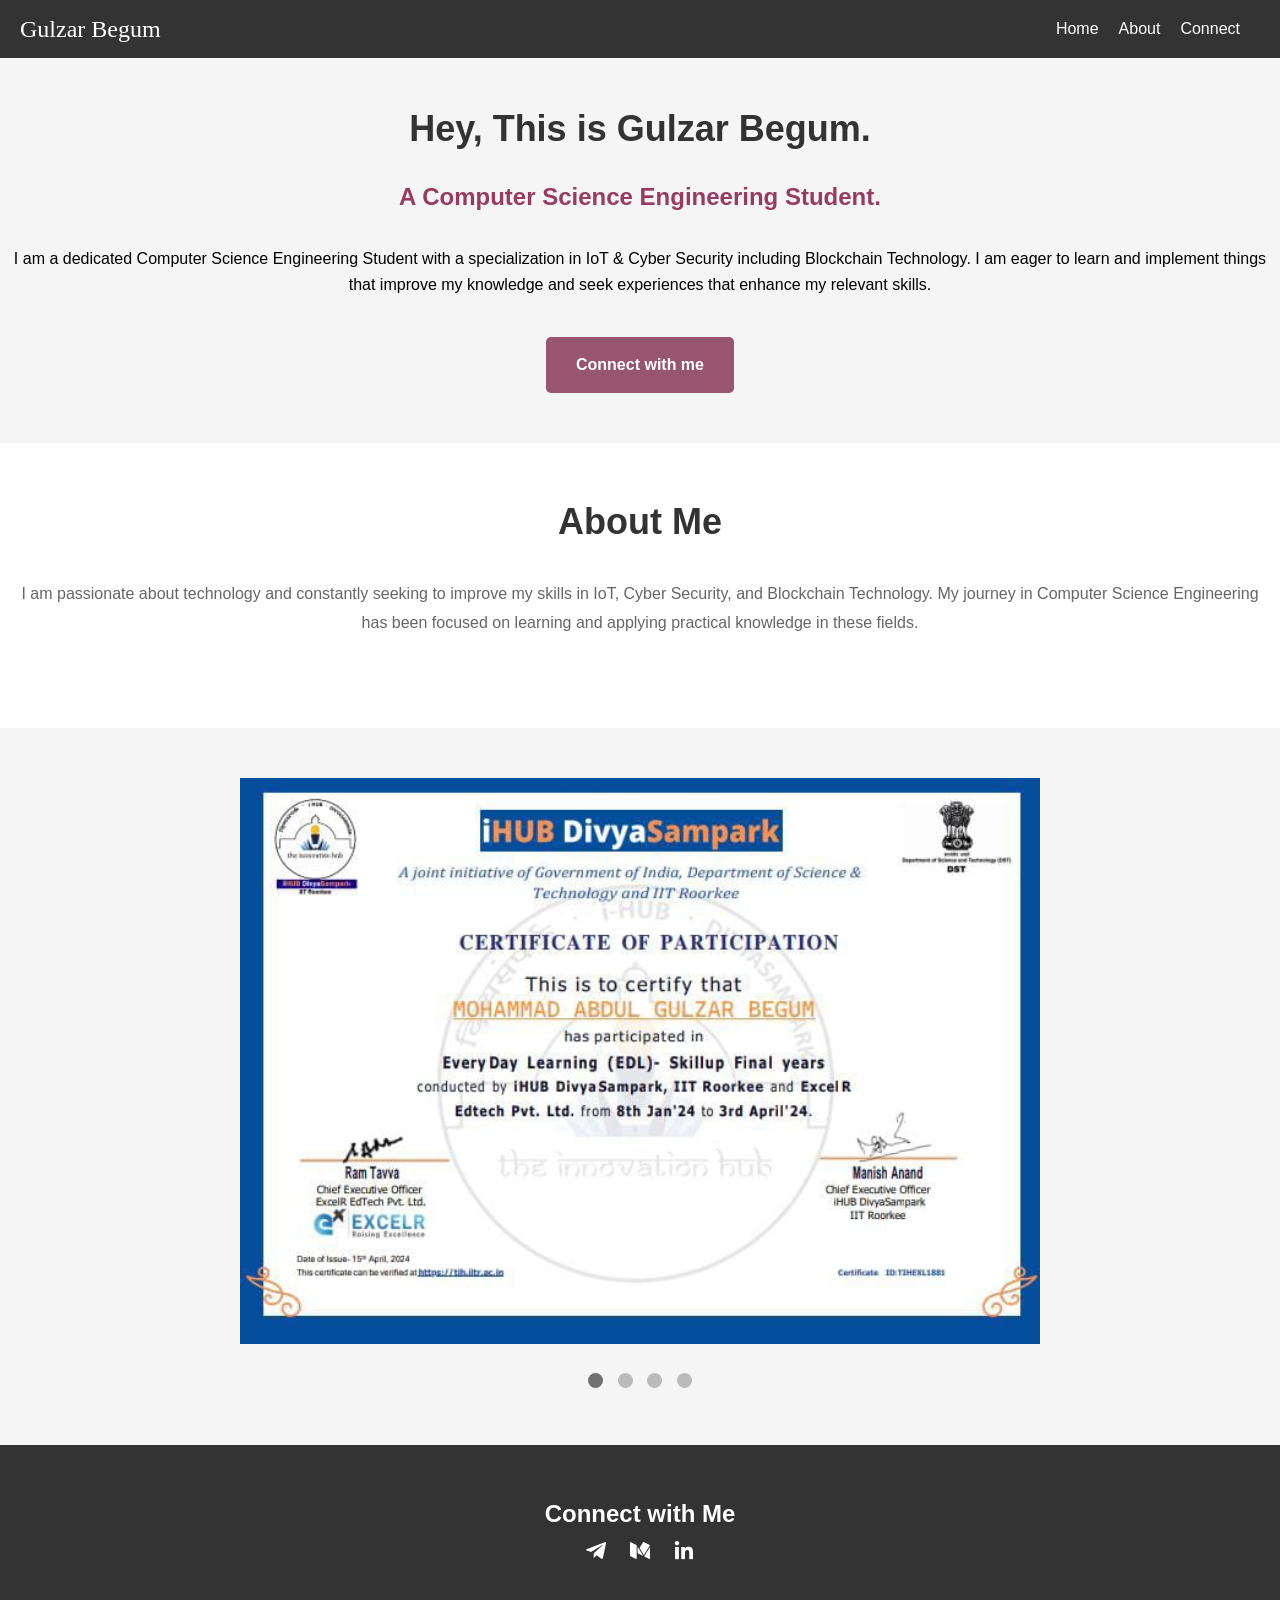
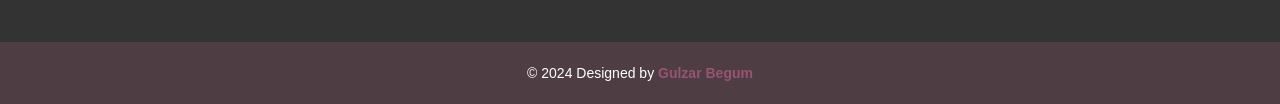
==== index.html @ 09e43e66 "no change" ====
<!DOCTYPE html>
<html lang="en">
<head>
    <meta charset="UTF-8">
    <meta name="viewport" content="width=device-width, initial-scale=1.0">
    <title>Gulzar Begum - Portfolio</title>
    <link rel="icon" href="now.png" type="image/x-icon">
    <link href='https://unpkg.com/boxicons@2.1.4/css/boxicons.min.css' rel='stylesheet'>
    <style>
        /* Reset and basic styles */
        * {
            margin: 0;
            padding: 0;
            box-sizing: border-box;
        }

        body {
            font-family: Arial, sans-serif;
            line-height: 1.6;
            background: #f5f5f5;
        }

        /* Navbar styles */
        .navbar {
            background-color: #333;
            color: #fff;
            position: fixed;
            width: 100%;
            z-index: 1000;
            top: 0;
            left: 0;
            display: flex;
            justify-content: space-between;
            align-items: center;
            padding: 10px 20px;
        }

        .navbar .title {
            font-family: 'Brush Script MT', cursive;
            font-size: 24px;
            text-decoration: none;
            color: #fff;
        }

        .navbar .menu-icon {
            display: none;
            font-size: 28px;
            color: #fff;
            cursor: pointer;
        }

        .navbar nav {
            display: flex;
        }

        .navbar ul {
            list-style: none;
            display: flex;
        }

        .navbar ul li {
            margin-right: 20px;
        }

        .navbar ul li a {
            color: #fff;
            text-decoration: none;
            font-weight: 500;
            transition: color 0.3s ease;
        }

        .navbar ul li a:hover {
            color: #973C61;
        }

        /* Main section styles */
        .main {
            padding-top: 100px;
        }

        .main h1 {
            font-size: 36px;
            font-weight: 700;
            color: #333;
            text-align: center;
            margin-bottom: 20px;
        }

        .main h3 {
            font-size: 24px;
            font-weight: 600;
            color: #973C61;
            text-align: center;
            margin-bottom: 30px;
        }

        .main p {
            font-size: 16px;
            text-align: center;
            margin-bottom: 40px;
        }

        .btn-box {
            display: flex;
            justify-content: center;
            margin-bottom: 50px;
        }

        .btn-box a {
            display: inline-block;
            padding: 15px 30px;
            background-color: #97556f;
            color: #fff;
            text-decoration: none;
            font-weight: 600;
            border-radius: 5px;
            transition: background-color 0.3s ease;
        }

        .btn-box a:hover {
            background-color: #3d071d;
        }

        /* About section styles */
        .about {
            background-color: #fff;
            padding: 50px 20px;
            text-align: center;
            margin-bottom: 50px;
        }

        .about h2 {
            font-size: 36px;
            font-weight: 700;
            color: #333;
            margin-bottom: 30px;
        }

        .about p {
            font-size: 16px;
            color: #666;
            line-height: 1.8;
            text-align: center;
            margin-bottom: 40px;
        }

        /* Certifications slideshow */
        .slideshow-container {
            max-width: 800px;
            margin: auto;
            overflow: hidden;
            position: relative;
            margin-bottom: 50px;
        }

        .mySlides {
            display: none;
        }

        .mySlides img {
            width: 100%;
            vertical-align: middle;
        }

        .dot {
            height: 15px;
            width: 15px;
            margin: 0 5px;
            background-color: #bbb;
            border-radius: 50%;
            display: inline-block;
            transition: background-color 0.6s ease;
        }

        .active {
            background-color: #717171;
        }

        /* Contact section */
        .contact {
            background-color: #333;
            color: #fff;
            padding: 50px 20px;
            text-align: center;
        }

        .contact .icons {
            display: flex;
            justify-content: center;
            margin-bottom: 20px;
        }

        .contact .icons a {
            display: inline-block;
            margin: 0 10px;
            font-size: 24px;
            color: #fff;
            text-decoration: none;
            transition: color 0.3s ease;
        }

        .contact .icons a:hover {
            color: #973C61;
        }

        /* Footer */
        footer {
            background-color: #4f3d44;
            color: #fff;
            text-align: center;
            padding: 20px 0;
        }

        footer p {
            font-size: 14px;
        }

        footer .designer {
            font-weight: bold;
            color: #97556f;
        }

        @media only screen and (max-width: 768px) {
            .navbar nav {
                display: none;
                position: absolute;
                top: 60px;
                right: 20px;
                background-color: #333;
                border-radius: 5px;
                box-shadow: 0 2px 8px rgba(0, 0, 0, 0.1);
                width: 200px;
                flex-direction: column;
            }

            .navbar .menu-icon {
                display: block;
            }

            .navbar.open nav {
                display: flex;
            }

            .navbar ul {
                flex-direction: column;
                width: 100%;
                padding: 10px 0;
            }

            .navbar ul li {
                margin: 10px 0;
                text-align: center;
            }
        }
    </style>
</head>
<body>
    <header class="navbar">
        <a href="#" class="title">Gulzar Begum</a>
        <div class="menu-icon" onclick="toggleMenu(event)">
            <i class='bx bx-menu'></i>
        </div>
        <nav>
            <ul>
                <li><a href="#home" onclick="closeMenu()">Home</a></li>
                <li><a href="#about" onclick="closeMenu()">About</a></li>
                <li><a href="#connect" onclick="closeMenu()">Connect</a></li>
            </ul>
        </nav>
    </header>

    <div class="main" id="home">
        <div class="container">
            <h1>Hey, This is Gulzar Begum.</h1>
            <h3>A Computer Science Engineering Student.</h3>
            <p>I am a dedicated Computer Science Engineering Student with a specialization in IoT & Cyber Security including Blockchain Technology. I am eager to learn and implement things that improve my knowledge and seek experiences that enhance my relevant skills.</p>
            <div class="btn-box">
                <a href="https://gulzar.vercel.app/">Connect with me</a>
            </div>
        </div>
    </div>

    <div class="about" id="about">
        <div class="container">
            <h2>About Me</h2>
            <p>I am passionate about technology and constantly seeking to improve my skills in IoT, Cyber Security, and Blockchain Technology. My journey in Computer Science Engineering has been focused on learning and applying practical knowledge in these fields.</p>
        </div>
    </div>

    <div class="slideshow-container">
        <div class="mySlides">
            <img src="cerf1.jpg" alt="Certification 1">
        </div>
        <div class="mySlides">
            <img src="cerf2.jpg" alt="Certification 2">
        </div>
        <div class="mySlides">
            <img src="cerf5.jpg" alt="Certification 3">
        </div>
        <div class="mySlides">
            <img src="cerf4.jpg" alt="Certification 4">
        </div>
        <br>
        <div style="text-align:center">
            <span class="dot"></span>
            <span class="dot"></span>
            <span class="dot"></span>
            <span class="dot"></span>
        </div>
    </div>

    <div class="contact" id="connect">
        <div class="container">
            <h2>Connect with Me</h2>
            <div class="icons">
                <a href="https://t.me/Gul1234567zar"><i class='bx bxl-telegram'></i></a>
                <a href="https://medium.com/@gul19790205"><i class='bx bxl-medium-old'></i></a>
                <a href="https://www.linkedin.com/in/gulzar-begum-36b638255/"><i class='bx bxl-linkedin'></i></a>
            </div>
        </div>
    </div>

    <footer>
        <p>&copy; 2024

 Designed by <span class="designer">Gulzar Begum</span></p>
    </footer>

    <script>
        let slideIndex = 0;
        showSlides();

        function showSlides() {
            let slides = document.getElementsByClassName("mySlides");
            let dots = document.getElementsByClassName("dot");
            for (let i = 0; i < slides.length; i++) {
                slides[i].style.display = "none";
            }
            slideIndex++;
            if (slideIndex > slides.length) { slideIndex = 1 }
            for (let i = 0; i < dots.length; i++) {
                dots[i].className = dots[i].className.replace(" active", "");
            }
            slides[slideIndex - 1].style.display = "block";
            dots[slideIndex - 1].className += " active";
            setTimeout(showSlides, 2000);
        }

        function toggleMenu(event) {
            const navbar = document.querySelector('.navbar');
            navbar.classList.toggle('open');
            event.stopPropagation();
        }

        function closeMenu() {
            const navbar = document.querySelector('.navbar');
            if (navbar.classList.contains('open')) {
                navbar.classList.remove('open');
            }
        }

        document.addEventListener('click', function(event) {
            const isClickInside = document.querySelector('.navbar').contains(event.target);
            if (!isClickInside) {
                closeMenu();
            }
        });
    </script>
</body>
</html>
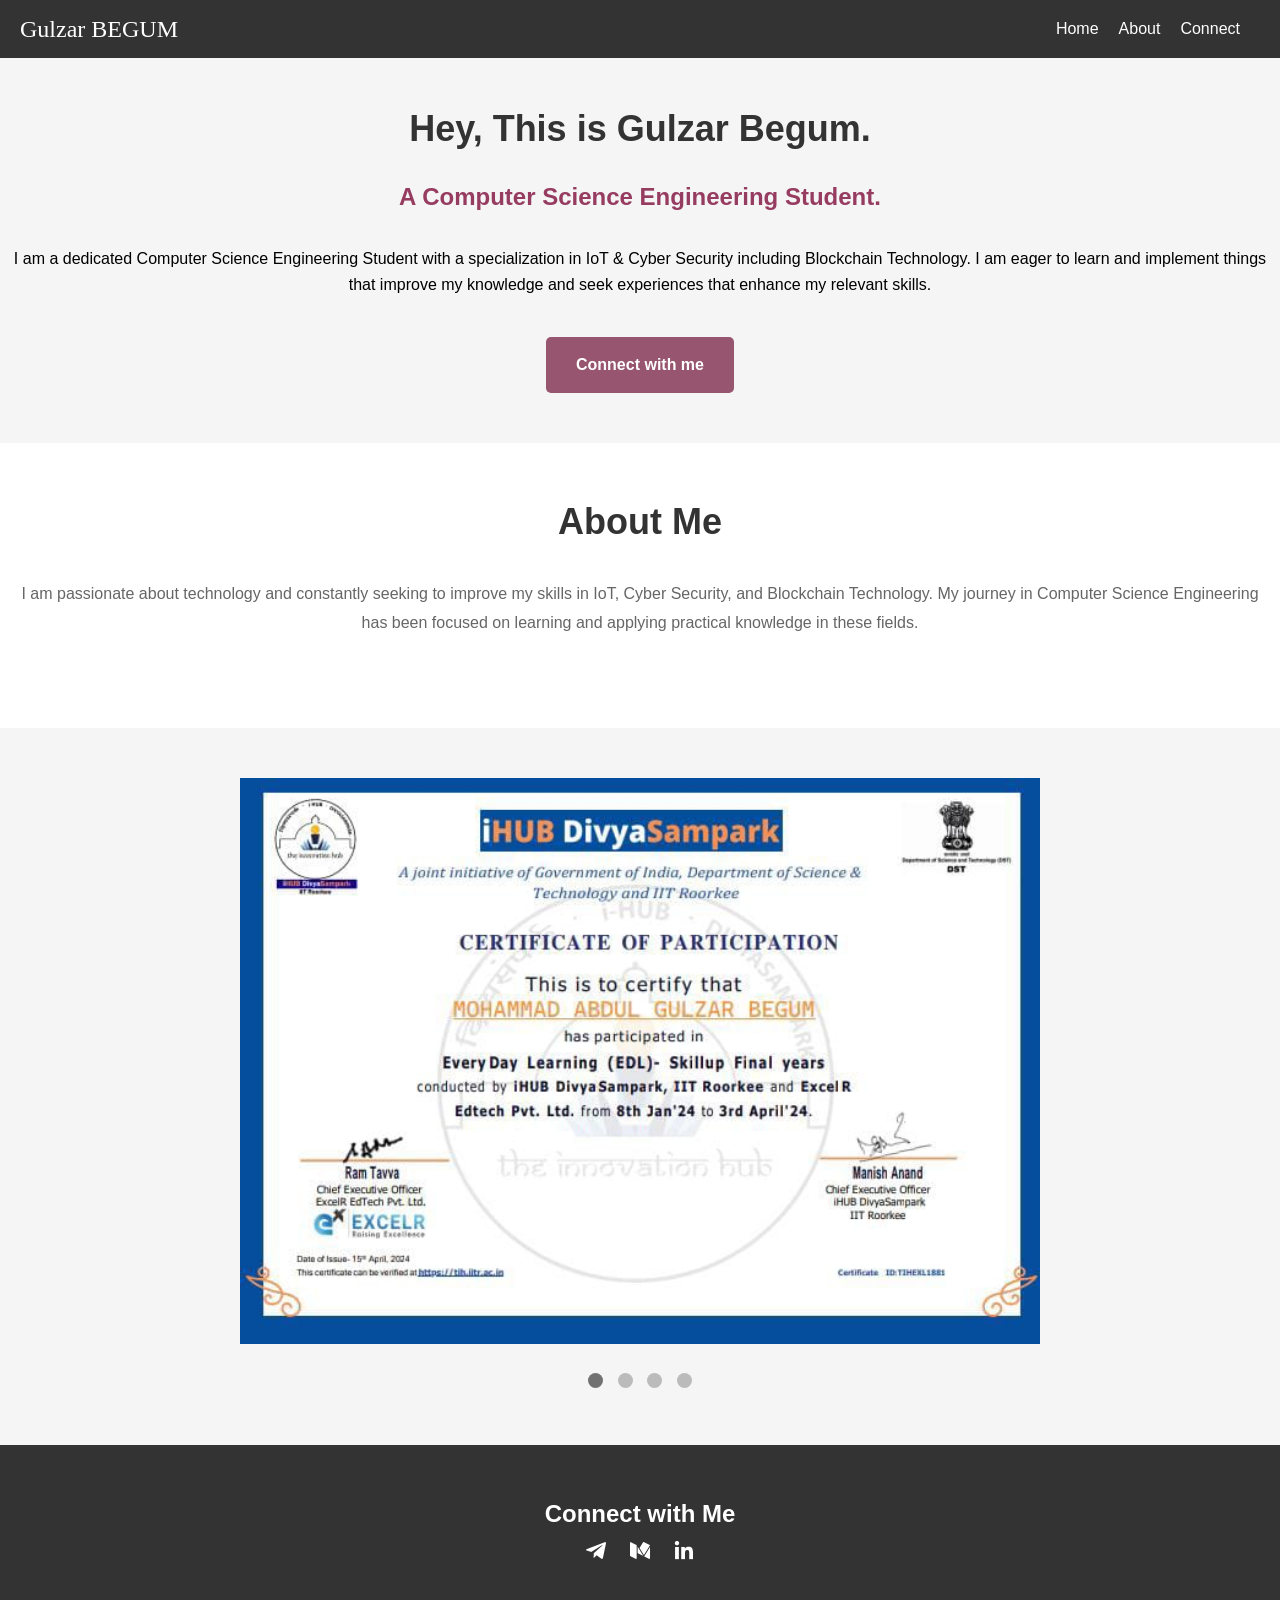
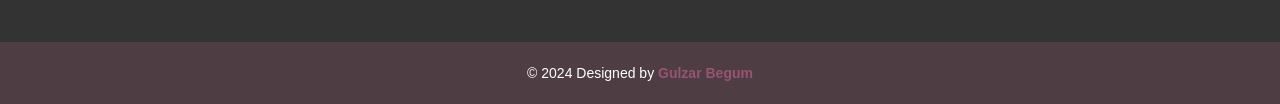
==== commit 5423f9b6: "logo" ====
--- a/index.html
+++ b/index.html
@@ -256,7 +256,7 @@
 </head>
 <body>
     <header class="navbar">
-        <a href="#" class="title">Gulzar Begum</a>
+        <a href="#" class="title">Gulzar BEGUM</a>
         <div class="menu-icon" onclick="toggleMenu(event)">
             <i class='bx bx-menu'></i>
         </div>
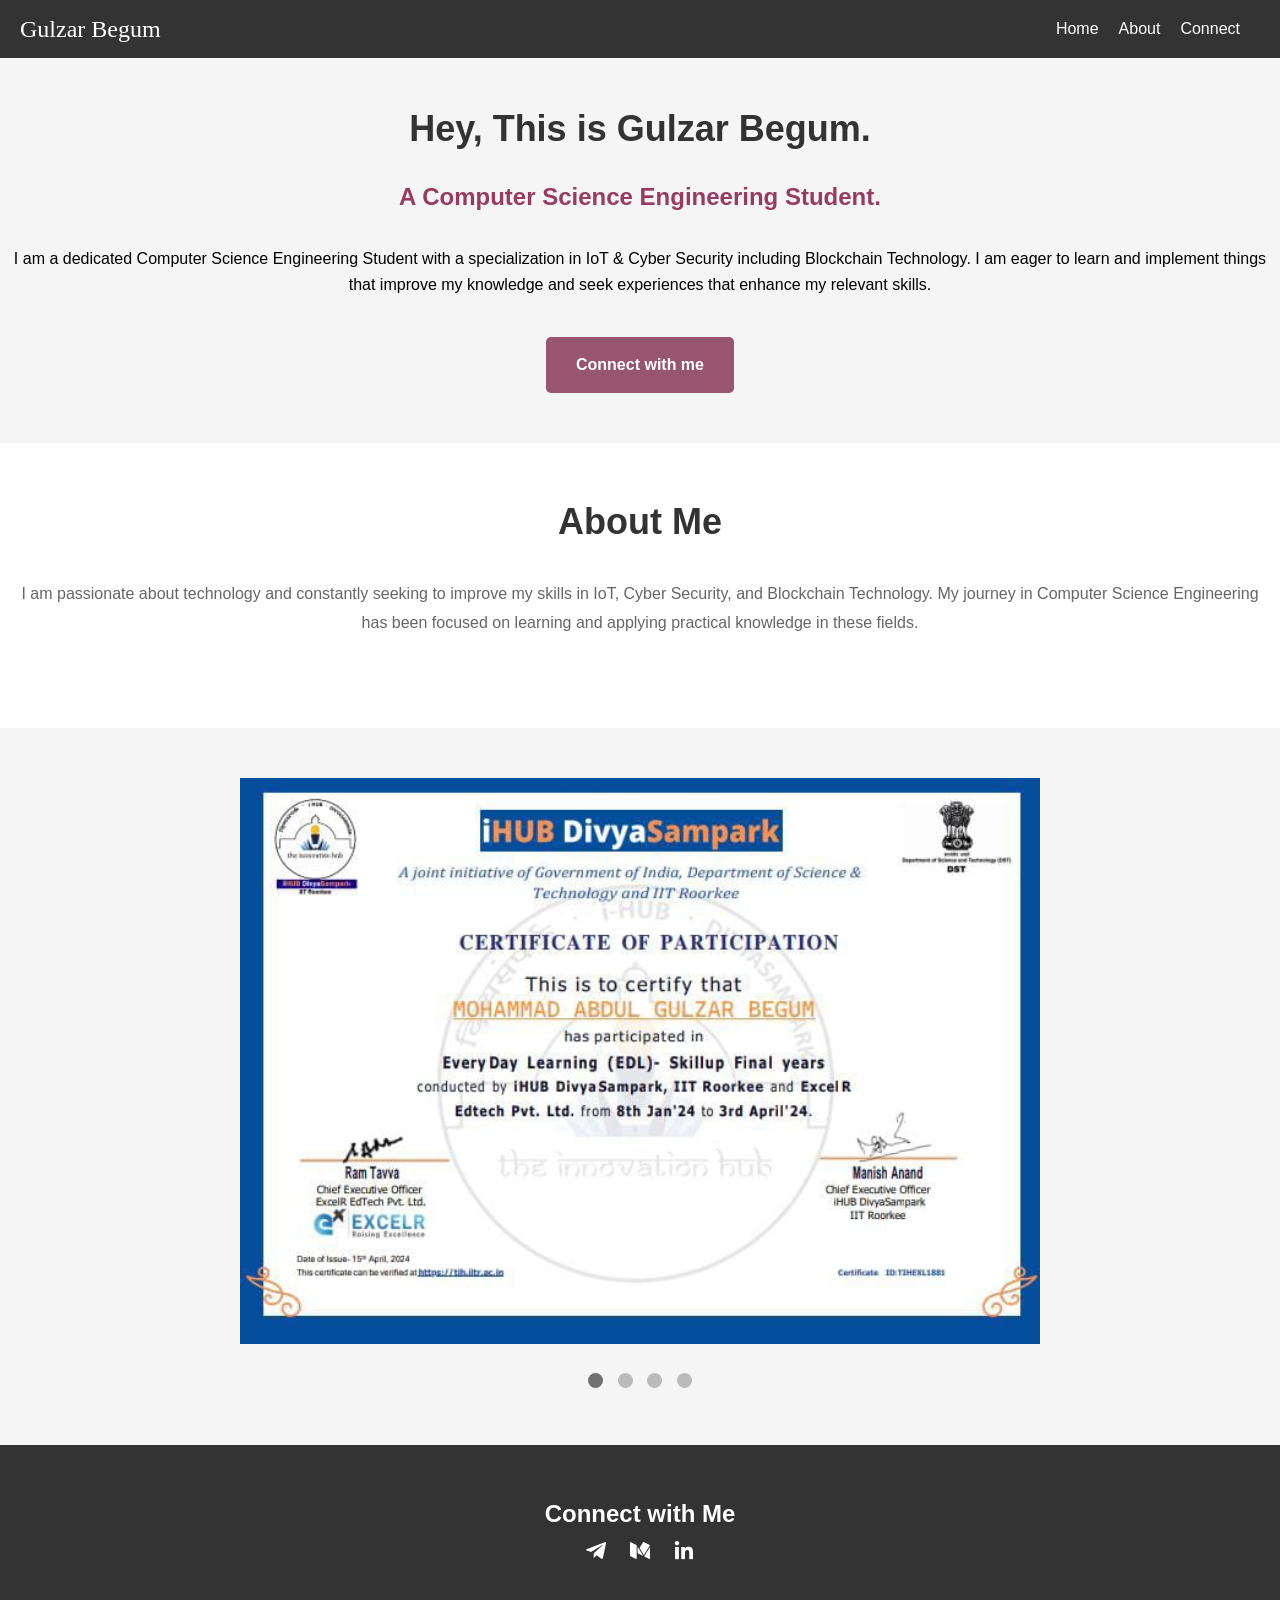
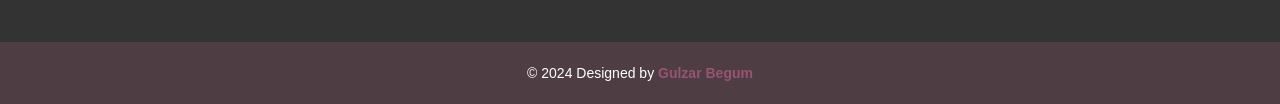
==== commit 626bb266: "logo1" ====
--- a/index.html
+++ b/index.html
@@ -256,7 +256,7 @@
 </head>
 <body>
     <header class="navbar">
-        <a href="#" class="title">Gulzar BEGUM</a>
+        <a href="#" class="title">Gulzar Begum</a>
         <div class="menu-icon" onclick="toggleMenu(event)">
             <i class='bx bx-menu'></i>
         </div>
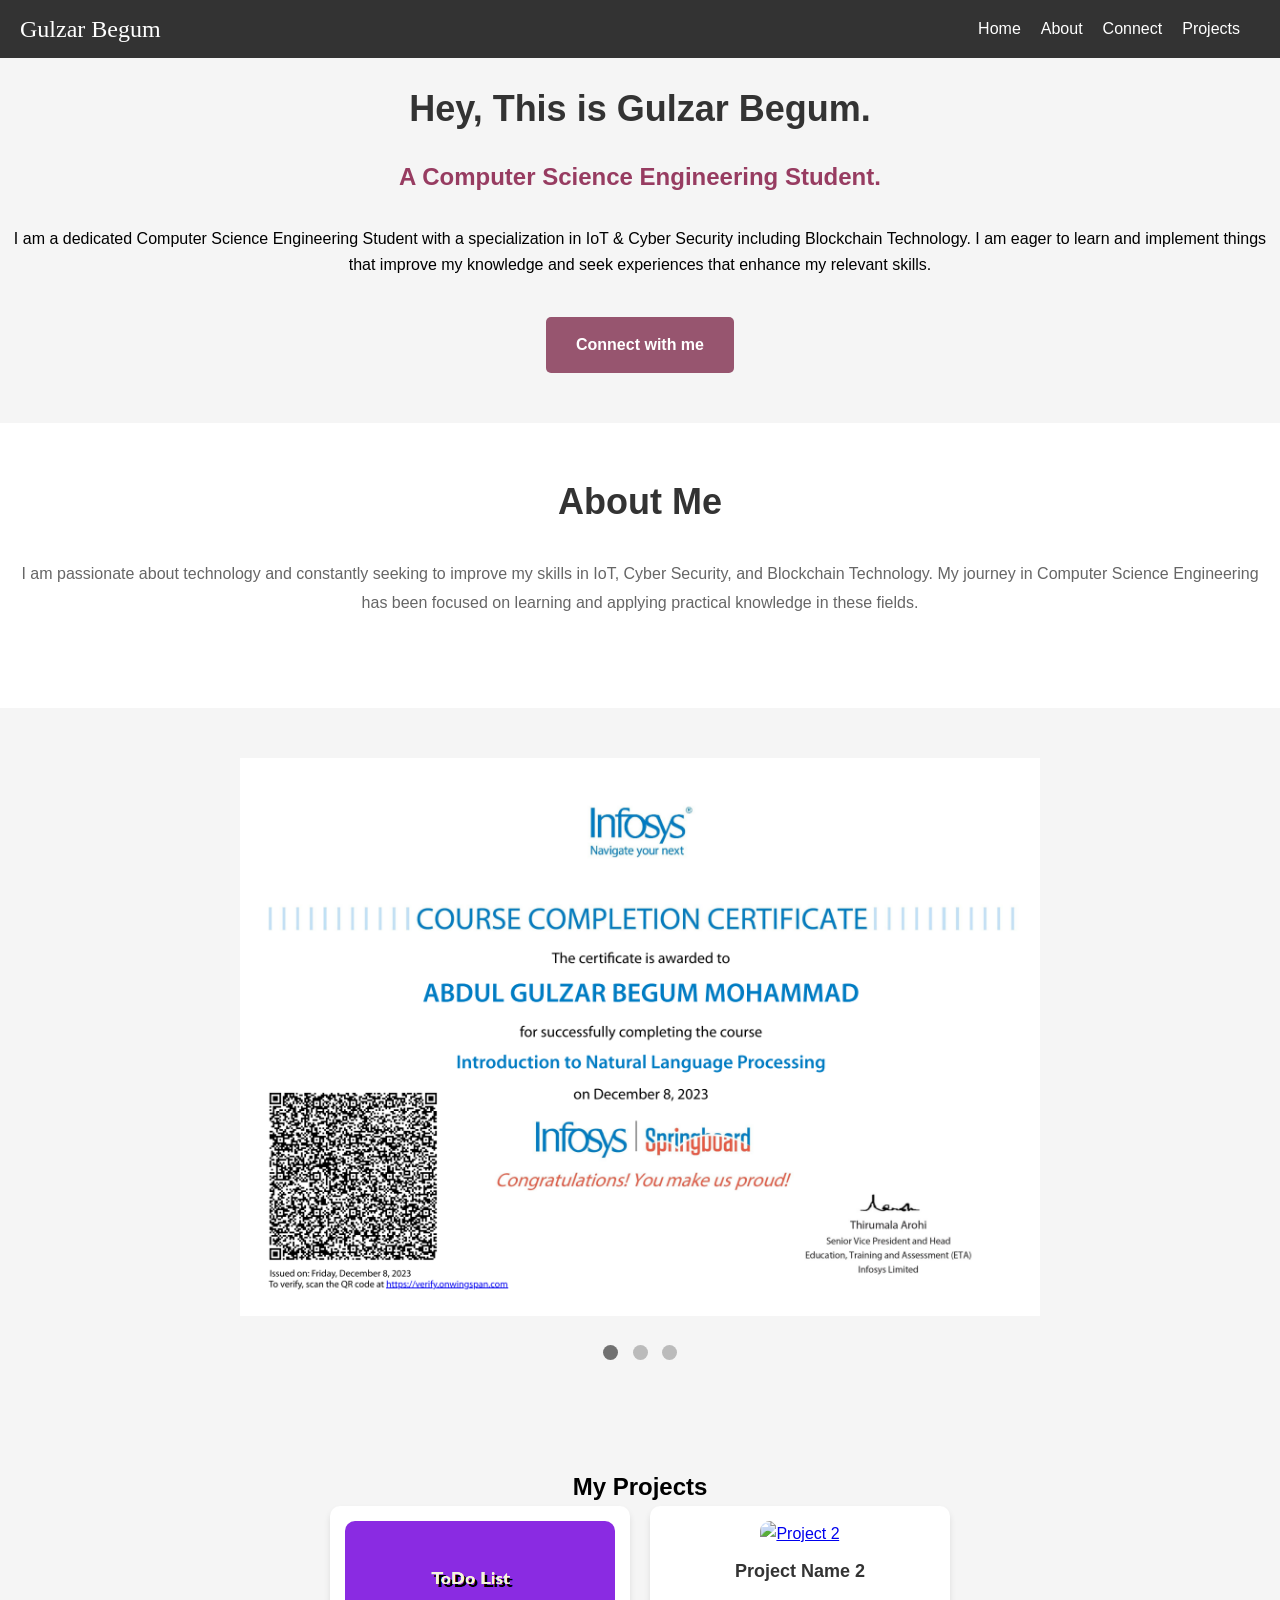
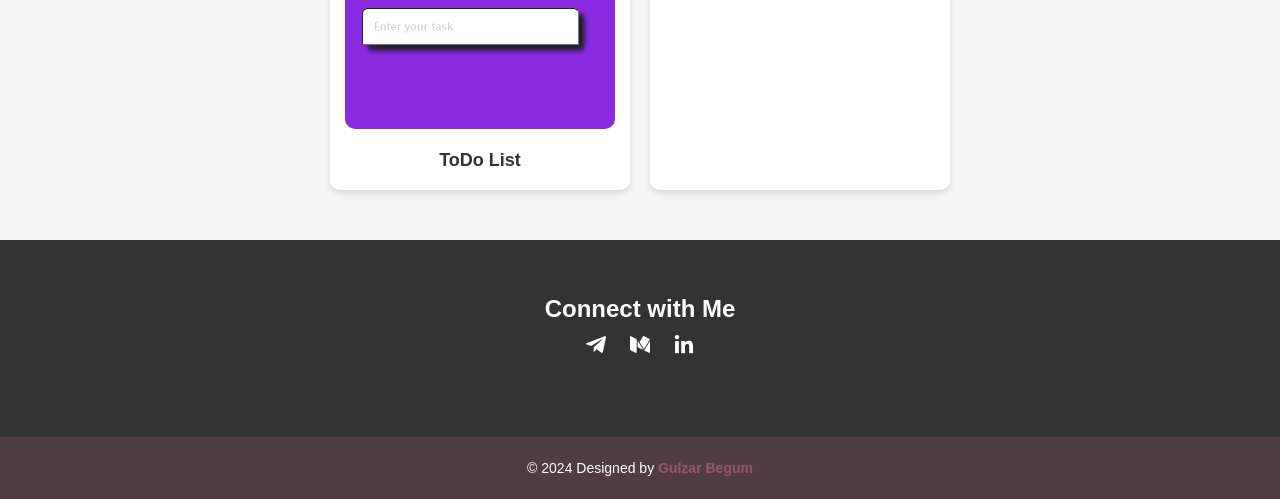
==== commit 263bda7a: "changes done" ====
--- a/index.html
+++ b/index.html
@@ -4,7 +4,7 @@
     <meta charset="UTF-8">
     <meta name="viewport" content="width=device-width, initial-scale=1.0">
     <title>Gulzar Begum - Portfolio</title>
-    <link rel="icon" href="now.png" type="image/x-icon">
+    <link rel="icon" href="path/to/favicon.ico" type="image/x-icon">
     <link href='https://unpkg.com/boxicons@2.1.4/css/boxicons.min.css' rel='stylesheet'>
     <style>
         /* Reset and basic styles */
@@ -29,9 +29,12 @@
             z-index: 1000;
             top: 0;
             left: 0;
+        }
+
+        .navbar .container {
             display: flex;
+            align-items: center;
             justify-content: space-between;
-            align-items: center;
             padding: 10px 20px;
         }
 
@@ -42,17 +45,6 @@
             color: #fff;
         }
 
-        .navbar .menu-icon {
-            display: none;
-            font-size: 28px;
-            color: #fff;
-            cursor: pointer;
-        }
-
-        .navbar nav {
-            display: flex;
-        }
-
         .navbar ul {
             list-style: none;
             display: flex;
@@ -75,7 +67,7 @@
 
         /* Main section styles */
         .main {
-            padding-top: 100px;
+            padding-top: 80px;
         }
 
         .main h1 {
@@ -96,7 +88,8 @@
 
         .main p {
             font-size: 16px;
-            text-align: center;
+            text-align: center; /* Justify text */
+            text-justify: center; /* Handle justification better */
             margin-bottom: 40px;
         }
 
@@ -140,7 +133,8 @@
             font-size: 16px;
             color: #666;
             line-height: 1.8;
-            text-align: center;
+            text-align: center; /* Justify text */
+            text-justify: center; /* Handle justification better */
             margin-bottom: 40px;
         }
 
@@ -221,52 +215,110 @@
         }
 
         @media only screen and (max-width: 768px) {
-            .navbar nav {
-                display: none;
-                position: absolute;
-                top: 60px;
-                right: 20px;
-                background-color: #333;
-                border-radius: 5px;
-                box-shadow: 0 2px 8px rgba(0, 0, 0, 0.1);
-                width: 200px;
+            .navbar .container {
                 flex-direction: column;
-            }
-
-            .navbar .menu-icon {
-                display: block;
-            }
-
-            .navbar.open nav {
-                display: flex;
+                align-items: flex-start;
             }
 
             .navbar ul {
                 flex-direction: column;
-                width: 100%;
-                padding: 10px 0;
+                padding: 0;
             }
 
             .navbar ul li {
                 margin: 10px 0;
-                text-align: center;
-            }
-        }
+            }
+
+            .main h1 {
+                font-size: 28px;
+            }
+
+            .main h3 {
+                font-size: 20px;
+            }
+
+            .about h2 {
+                font-size: 28px;
+            }
+
+            .about p {
+                font-size: 14px;
+            }
+
+            .slideshow-container {
+                max-width: 100%;
+                margin-bottom: 30px;
+            }
+
+            .contact .icons {
+                flex-wrap: wrap;
+            }
+
+            .contact .icons a {
+                margin: 10px 5px;
+            }
+
+            .main .container,
+            .about .container {
+                padding: 0 10px; /* Adjust padding for smaller screens */
+            }
+        }
+
+        .projects-section {
+            text-align: center;
+            padding: 50px;
+            background: #f5f5f5;
+        }
+    
+        .projects-container {
+            display: flex;
+            flex-wrap: wrap;
+            justify-content: center;
+            gap: 20px;
+        }
+    
+        .project-card {
+            width: 300px;
+            background: #fff;
+            padding: 15px;
+            border-radius: 10px;
+            box-shadow: 0 4px 6px rgba(0, 0, 0, 0.1);
+            text-align: center;
+        }
+    
+        .project-card img {
+            width: 100%;
+            height: auto;
+            border-radius: 10px;
+            cursor: pointer;
+            transition: transform 0.3s ease;
+        }
+    
+        .project-card img:hover {
+            transform: scale(1.05);
+        }
+    
+        .project-card h3 {
+            margin-top: 10px;
+            font-size: 18px;
+            color: #333;
+        }
+        
     </style>
 </head>
 <body>
     <header class="navbar">
-        <a href="#" class="title">Gulzar Begum</a>
-        <div class="menu-icon" onclick="toggleMenu(event)">
-            <i class='bx bx-menu'></i>
-        </div>
-        <nav>
-            <ul>
-                <li><a href="#home" onclick="closeMenu()">Home</a></li>
-                <li><a href="#about" onclick="closeMenu()">About</a></li>
-                <li><a href="#connect" onclick="closeMenu()">Connect</a></li>
-            </ul>
-        </nav>
+        <div class="container">
+            <a href="#" class="title">Gulzar Begum</a>
+            <nav>
+                <ul>
+                    <li><a href="#home">Home</a></li>
+                    <li><a href="#about">About</a></li>
+                    <li><a href="#connect">Connect</a></li>
+                    <li><a href="#projects">Projects</a></li>
+                </ul>
+            </nav>
+        </div>
     </header>
 
     <div class="main" id="home">
@@ -275,7 +327,7 @@
             <h3>A Computer Science Engineering Student.</h3>
             <p>I am a dedicated Computer Science Engineering Student with a specialization in IoT & Cyber Security including Blockchain Technology. I am eager to learn and implement things that improve my knowledge and seek experiences that enhance my relevant skills.</p>
             <div class="btn-box">
-                <a href="https://gulzar.vercel.app/">Connect with me</a>
+                <a href="#">Connect with me</a>
             </div>
         </div>
     </div>
@@ -289,25 +341,45 @@
 
     <div class="slideshow-container">
         <div class="mySlides">
-            <img src="cerf1.jpg" alt="Certification 1">
+            <img src="NLcerf.png" alt="Certification 1">
         </div>
         <div class="mySlides">
-            <img src="cerf2.jpg" alt="Certification 2">
+            <img src="Mongodbcerf.png" alt="Certification 2">
         </div>
         <div class="mySlides">
-            <img src="cerf5.jpg" alt="Certification 3">
-        </div>
-        <div class="mySlides">
-            <img src="cerf4.jpg" alt="Certification 4">
+            <img src="DScerf.png" alt="Certification 3">
         </div>
         <br>
         <div style="text-align:center">
             <span class="dot"></span>
             <span class="dot"></span>
             <span class="dot"></span>
-            <span class="dot"></span>
         </div>
     </div>
+
+    <div class="projects-section" id="projects">
+        <h2>My Projects</h2>
+        <div class="projects-container">
+            <!-- Project 1 -->
+            <div class="project-card">
+                <a href="https://vercel.com/gulzars-projects-ab8da09d/todolist" target="_blank">
+                    <img src="todolist.png" alt="ToDo List">
+                </a>
+                <h3>ToDo List</h3>
+            </div>
+    
+            <!-- Project 2 -->
+            <div class="project-card">
+                <a href="https://your-second-project.com" target="_blank">
+                    <img src="your-second-project-image.jpg" alt="Project 2">
+                </a>
+                <h3>Project Name 2</h3>
+            </div>
+    
+            <!-- Add More Projects Here -->
+        </div>
+    </div>
+
 
     <div class="contact" id="connect">
         <div class="container">
@@ -319,11 +391,9 @@
             </div>
         </div>
     </div>
-
+   
     <footer>
-        <p>&copy; 2024
-
- Designed by <span class="designer">Gulzar Begum</span></p>
+        <p>&copy; 2024 Designed by <span class="designer">Gulzar Begum</span></p>
     </footer>
 
     <script>
@@ -345,26 +415,6 @@
             dots[slideIndex - 1].className += " active";
             setTimeout(showSlides, 2000);
         }
-
-        function toggleMenu(event) {
-            const navbar = document.querySelector('.navbar');
-            navbar.classList.toggle('open');
-            event.stopPropagation();
-        }
-
-        function closeMenu() {
-            const navbar = document.querySelector('.navbar');
-            if (navbar.classList.contains('open')) {
-                navbar.classList.remove('open');
-            }
-        }
-
-        document.addEventListener('click', function(event) {
-            const isClickInside = document.querySelector('.navbar').contains(event.target);
-            if (!isClickInside) {
-                closeMenu();
-            }
-        });
     </script>
 </body>
 </html>
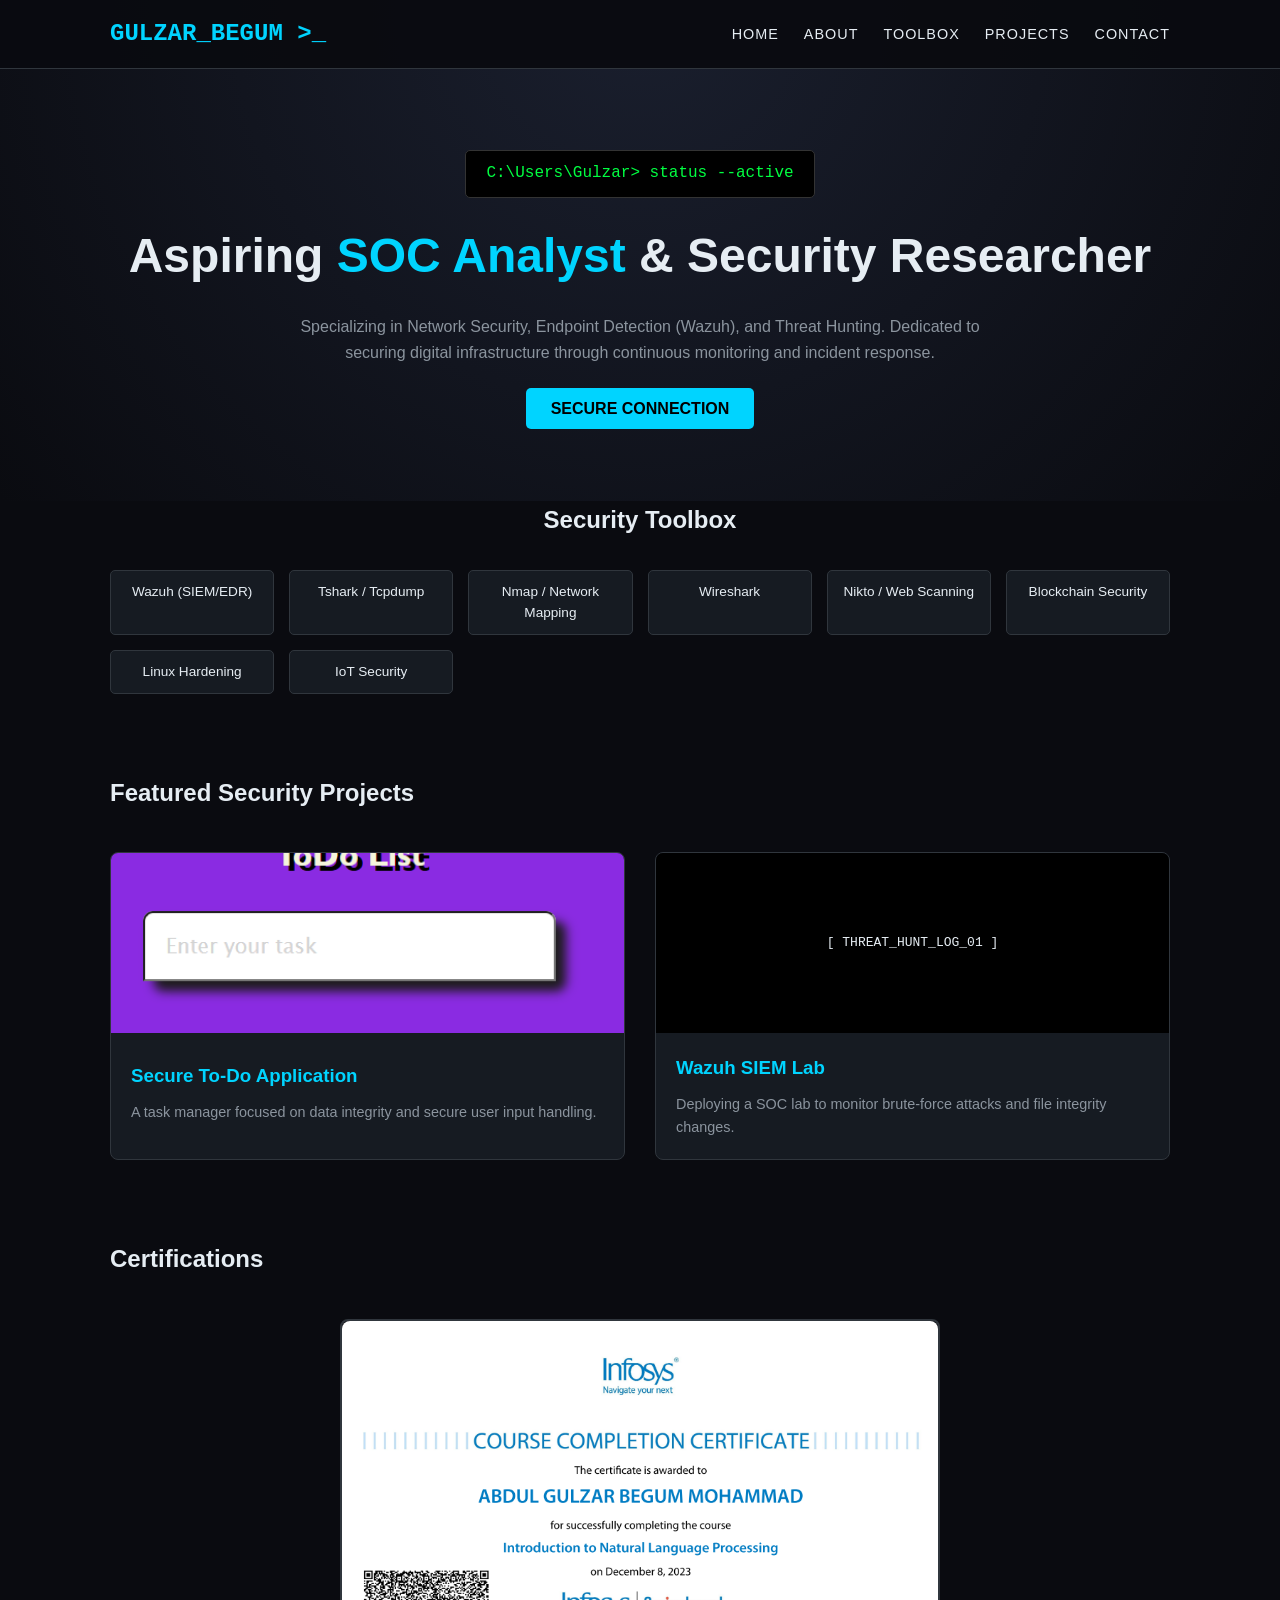
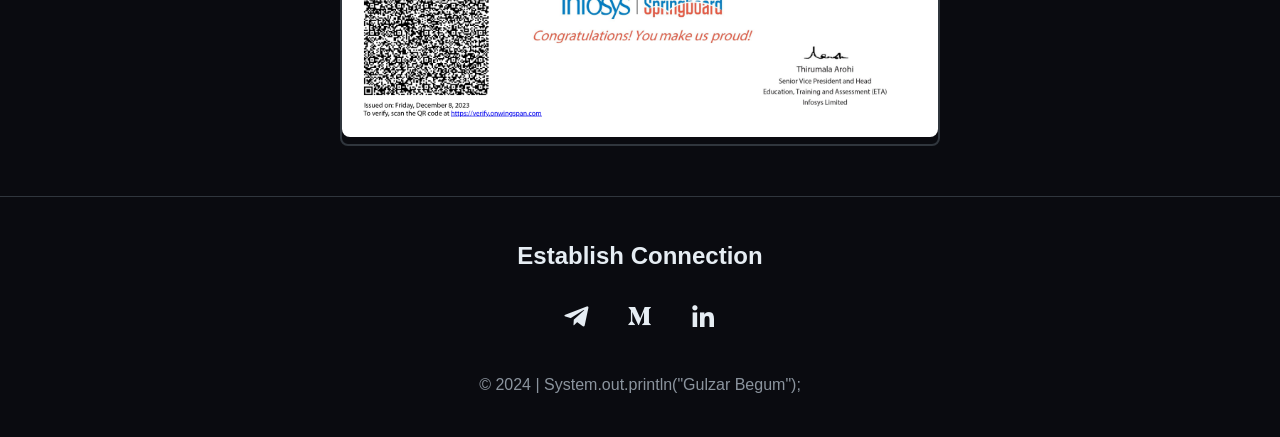
==== commit 03805872: "Code changed" ====
--- a/index.html
+++ b/index.html
@@ -3,417 +3,224 @@
 <head>
     <meta charset="UTF-8">
     <meta name="viewport" content="width=device-width, initial-scale=1.0">
-    <title>Gulzar Begum - Portfolio</title>
-    <link rel="icon" href="path/to/favicon.ico" type="image/x-icon">
+    <title>Gulzar Begum | Cybersecurity Portfolio</title>
     <link href='https://unpkg.com/boxicons@2.1.4/css/boxicons.min.css' rel='stylesheet'>
     <style>
-        /* Reset and basic styles */
-        * {
-            margin: 0;
-            padding: 0;
-            box-sizing: border-box;
-        }
+        :root {
+            --primary-color: #00d4ff; /* Cyber Blue */
+            --bg-dark: #0a0b10;
+            --card-bg: #161b22;
+            --text-main: #e6edf3;
+            --accent: #00ff41; /* Matrix Green */
+        }
+
+        * { margin: 0; padding: 0; box-sizing: border-box; }
 
         body {
-            font-family: Arial, sans-serif;
+            font-family: 'Segoe UI', Tahoma, Geneva, Verdana, sans-serif;
+            background-color: var(--bg-dark);
+            color: var(--text-main);
             line-height: 1.6;
-            background: #f5f5f5;
-        }
-
-        /* Navbar styles */
+        }
+
+        /* Professional Navbar */
         .navbar {
-            background-color: #333;
-            color: #fff;
+            background: rgba(10, 11, 16, 0.95);
+            border-bottom: 1px solid #30363d;
             position: fixed;
             width: 100%;
             z-index: 1000;
-            top: 0;
-            left: 0;
-        }
-
-        .navbar .container {
-            display: flex;
-            align-items: center;
-            justify-content: space-between;
+            padding: 15px 0;
+        }
+
+        .container { max-width: 1100px; margin: auto; padding: 0 20px; }
+        
+        .nav-content { display: flex; justify-content: space-between; align-items: center; }
+        
+        .title { 
+            font-family: 'Courier New', Courier, monospace;
+            font-weight: bold; 
+            font-size: 1.5rem; 
+            color: var(--primary-color);
+            text-decoration: none;
+        }
+
+        .navbar ul { display: flex; list-style: none; }
+        .navbar ul li { margin-left: 25px; }
+        .navbar ul li a { 
+            color: var(--text-main); 
+            text-decoration: none; 
+            font-size: 0.9rem; 
+            text-transform: uppercase;
+            letter-spacing: 1px;
+        }
+        .navbar ul li a:hover { color: var(--primary-color); }
+
+        /* Hero Section - Terminal Style */
+        .hero {
+            padding: 150px 0 80px;
+            background: radial-gradient(circle at top, #1a1f2e 0%, #0a0b10 100%);
+            text-align: center;
+        }
+
+        .hero h1 { font-size: 3rem; margin-bottom: 10px; }
+        .hero .highlight { color: var(--primary-color); }
+        
+        .terminal-text {
+            font-family: 'Courier New', monospace;
+            background: #000;
             padding: 10px 20px;
-        }
-
-        .navbar .title {
-            font-family: 'Brush Script MT', cursive;
-            font-size: 24px;
-            text-decoration: none;
-            color: #fff;
-        }
-
-        .navbar ul {
-            list-style: none;
-            display: flex;
-        }
-
-        .navbar ul li {
-            margin-right: 20px;
-        }
-
-        .navbar ul li a {
-            color: #fff;
-            text-decoration: none;
-            font-weight: 500;
-            transition: color 0.3s ease;
-        }
-
-        .navbar ul li a:hover {
-            color: #973C61;
-        }
-
-        /* Main section styles */
-        .main {
-            padding-top: 80px;
-        }
-
-        .main h1 {
-            font-size: 36px;
-            font-weight: 700;
-            color: #333;
+            border-radius: 5px;
+            display: inline-block;
+            border: 1px solid #333;
+            color: var(--accent);
+            margin-bottom: 20px;
+        }
+
+        /* Skills Section */
+        .skills-grid {
+            display: grid;
+            grid-template-columns: repeat(auto-fit, minmax(150px, 1fr));
+            gap: 15px;
+            margin-top: 30px;
+        }
+
+        .skill-badge {
+            background: var(--card-bg);
+            border: 1px solid #30363d;
+            padding: 10px;
+            border-radius: 5px;
             text-align: center;
-            margin-bottom: 20px;
-        }
-
-        .main h3 {
-            font-size: 24px;
-            font-weight: 600;
-            color: #973C61;
-            text-align: center;
-            margin-bottom: 30px;
-        }
-
-        .main p {
-            font-size: 16px;
-            text-align: center; /* Justify text */
-            text-justify: center; /* Handle justification better */
-            margin-bottom: 40px;
-        }
-
-        .btn-box {
-            display: flex;
-            justify-content: center;
-            margin-bottom: 50px;
-        }
-
-        .btn-box a {
-            display: inline-block;
-            padding: 15px 30px;
-            background-color: #97556f;
-            color: #fff;
-            text-decoration: none;
-            font-weight: 600;
-            border-radius: 5px;
-            transition: background-color 0.3s ease;
-        }
-
-        .btn-box a:hover {
-            background-color: #3d071d;
-        }
-
-        /* About section styles */
-        .about {
-            background-color: #fff;
-            padding: 50px 20px;
-            text-align: center;
-            margin-bottom: 50px;
-        }
-
-        .about h2 {
-            font-size: 36px;
-            font-weight: 700;
-            color: #333;
-            margin-bottom: 30px;
-        }
-
-        .about p {
-            font-size: 16px;
-            color: #666;
-            line-height: 1.8;
-            text-align: center; /* Justify text */
-            text-justify: center; /* Handle justification better */
-            margin-bottom: 40px;
-        }
-
-        /* Certifications slideshow */
-        .slideshow-container {
-            max-width: 800px;
-            margin: auto;
+            font-size: 0.85rem;
+            transition: 0.3s;
+        }
+
+        .skill-badge:hover { border-color: var(--primary-color); transform: translateY(-3px); }
+
+        /* Projects */
+        .projects-section { padding: 80px 0; }
+        .project-card {
+            background: var(--card-bg);
+            border-radius: 8px;
             overflow: hidden;
-            position: relative;
-            margin-bottom: 50px;
-        }
-
-        .mySlides {
-            display: none;
-        }
-
-        .mySlides img {
-            width: 100%;
-            vertical-align: middle;
-        }
-
-        .dot {
-            height: 15px;
-            width: 15px;
-            margin: 0 5px;
-            background-color: #bbb;
-            border-radius: 50%;
-            display: inline-block;
-            transition: background-color 0.6s ease;
-        }
-
-        .active {
-            background-color: #717171;
-        }
-
-        /* Contact section */
-        .contact {
-            background-color: #333;
-            color: #fff;
-            padding: 50px 20px;
-            text-align: center;
-        }
-
-        .contact .icons {
-            display: flex;
-            justify-content: center;
-            margin-bottom: 20px;
-        }
-
-        .contact .icons a {
-            display: inline-block;
-            margin: 0 10px;
-            font-size: 24px;
-            color: #fff;
-            text-decoration: none;
-            transition: color 0.3s ease;
-        }
-
-        .contact .icons a:hover {
-            color: #973C61;
-        }
+            border: 1px solid #30363d;
+            transition: 0.3s;
+        }
+        .project-card:hover { border-color: var(--primary-color); }
+        .project-card img { width: 100%; height: 180px; object-fit: cover; }
+        .project-info { padding: 20px; }
+        .project-info h3 { color: var(--primary-color); margin-bottom: 10px; }
+
+        /* Slideshow for Certs */
+        .slideshow-container { position: relative; max-width: 600px; margin: 40px auto; border: 2px solid #30363d; border-radius: 8px;}
+        .mySlides img { width: 100%; border-radius: 8px; }
 
         /* Footer */
-        footer {
-            background-color: #4f3d44;
-            color: #fff;
-            text-align: center;
-            padding: 20px 0;
-        }
-
-        footer p {
-            font-size: 14px;
-        }
-
-        footer .designer {
-            font-weight: bold;
-            color: #97556f;
-        }
-
-        @media only screen and (max-width: 768px) {
-            .navbar .container {
-                flex-direction: column;
-                align-items: flex-start;
-            }
-
-            .navbar ul {
-                flex-direction: column;
-                padding: 0;
-            }
-
-            .navbar ul li {
-                margin: 10px 0;
-            }
-
-            .main h1 {
-                font-size: 28px;
-            }
-
-            .main h3 {
-                font-size: 20px;
-            }
-
-            .about h2 {
-                font-size: 28px;
-            }
-
-            .about p {
-                font-size: 14px;
-            }
-
-            .slideshow-container {
-                max-width: 100%;
-                margin-bottom: 30px;
-            }
-
-            .contact .icons {
-                flex-wrap: wrap;
-            }
-
-            .contact .icons a {
-                margin: 10px 5px;
-            }
-
-            .main .container,
-            .about .container {
-                padding: 0 10px; /* Adjust padding for smaller screens */
-            }
-        }
-
-        .projects-section {
-            text-align: center;
-            padding: 50px;
-            background: #f5f5f5;
-        }
-    
-        .projects-container {
-            display: flex;
-            flex-wrap: wrap;
-            justify-content: center;
-            gap: 20px;
-        }
-    
-        .project-card {
-            width: 300px;
-            background: #fff;
-            padding: 15px;
-            border-radius: 10px;
-            box-shadow: 0 4px 6px rgba(0, 0, 0, 0.1);
-            text-align: center;
-        }
-    
-        .project-card img {
-            width: 100%;
-            height: auto;
-            border-radius: 10px;
-            cursor: pointer;
-            transition: transform 0.3s ease;
-        }
-    
-        .project-card img:hover {
-            transform: scale(1.05);
-        }
-    
-        .project-card h3 {
-            margin-top: 10px;
-            font-size: 18px;
-            color: #333;
-        }
-        
+        footer { padding: 40px 0; text-align: center; border-top: 1px solid #30363d; margin-top: 50px; }
+        .social-icons a { font-size: 1.8rem; color: var(--text-main); margin: 0 15px; transition: 0.3s; }
+        .social-icons a:hover { color: var(--primary-color); }
+
     </style>
 </head>
 <body>
+
     <header class="navbar">
-        <div class="container">
-            <a href="#" class="title">Gulzar Begum</a>
+        <div class="container nav-content">
+            <a href="#" class="title">GULZAR_BEGUM >_</a>
             <nav>
                 <ul>
                     <li><a href="#home">Home</a></li>
                     <li><a href="#about">About</a></li>
-                    <li><a href="#connect">Connect</a></li>
+                    <li><a href="#skills">Toolbox</a></li>
                     <li><a href="#projects">Projects</a></li>
+                    <li><a href="#connect">Contact</a></li>
                 </ul>
             </nav>
         </div>
     </header>
 
-    <div class="main" id="home">
+    <section class="hero" id="home">
         <div class="container">
-            <h1>Hey, This is Gulzar Begum.</h1>
-            <h3>A Computer Science Engineering Student.</h3>
-            <p>I am a dedicated Computer Science Engineering Student with a specialization in IoT & Cyber Security including Blockchain Technology. I am eager to learn and implement things that improve my knowledge and seek experiences that enhance my relevant skills.</p>
-            <div class="btn-box">
-                <a href="#">Connect with me</a>
+            <div class="terminal-text">C:\Users\Gulzar> status --active</div>
+            <h1>Aspiring <span class="highlight">SOC Analyst</span> & Security Researcher</h1>
+            <p style="max-width: 700px; margin: 20px auto; color: #8b949e;">
+                Specializing in Network Security, Endpoint Detection (Wazuh), and Threat Hunting. 
+                Dedicated to securing digital infrastructure through continuous monitoring and incident response.
+            </p>
+            <div style="margin-top: 30px;">
+                <a href="#connect" style="background: var(--primary-color); color: #000; padding: 12px 25px; text-decoration: none; border-radius: 5px; font-weight: bold;">SECURE CONNECTION</a>
             </div>
         </div>
-    </div>
-
-    <div class="about" id="about">
+    </section>
+
+    <section class="container" id="skills">
+        <h2 style="text-align: center; margin-bottom: 30px;">Security Toolbox</h2>
+        <div class="skills-grid">
+            <div class="skill-badge">Wazuh (SIEM/EDR)</div>
+            <div class="skill-badge">Tshark / Tcpdump</div>
+            <div class="skill-badge">Nmap / Network Mapping</div>
+            <div class="skill-badge">Wireshark</div>
+            <div class="skill-badge">Nikto / Web Scanning</div>
+            <div class="skill-badge">Blockchain Security</div>
+            <div class="skill-badge">Linux Hardening</div>
+            <div class="skill-badge">IoT Security</div>
+        </div>
+    </section>
+
+    <section class="projects-section" id="projects">
         <div class="container">
-            <h2>About Me</h2>
-            <p>I am passionate about technology and constantly seeking to improve my skills in IoT, Cyber Security, and Blockchain Technology. My journey in Computer Science Engineering has been focused on learning and applying practical knowledge in these fields.</p>
-        </div>
-    </div>
-
-    <div class="slideshow-container">
-        <div class="mySlides">
-            <img src="NLcerf.png" alt="Certification 1">
-        </div>
-        <div class="mySlides">
-            <img src="Mongodbcerf.png" alt="Certification 2">
-        </div>
-        <div class="mySlides">
-            <img src="DScerf.png" alt="Certification 3">
-        </div>
-        <br>
-        <div style="text-align:center">
-            <span class="dot"></span>
-            <span class="dot"></span>
-            <span class="dot"></span>
-        </div>
-    </div>
-
-    <div class="projects-section" id="projects">
-        <h2>My Projects</h2>
-        <div class="projects-container">
-            <!-- Project 1 -->
-            <div class="project-card">
-                <a href="https://vercel.com/gulzars-projects-ab8da09d/todolist" target="_blank">
-                    <img src="todolist.png" alt="ToDo List">
-                </a>
-                <h3>ToDo List</h3>
+            <h2 style="margin-bottom: 40px;">Featured Security Projects</h2>
+            <div style="display: grid; grid-template-columns: repeat(auto-fit, minmax(300px, 1fr)); gap: 30px;">
+                <div class="project-card">
+                    <img src="todolist.png" alt="Project 1">
+                    <div class="project-info">
+                        <h3>Secure To-Do Application</h3>
+                        <p style="font-size: 0.9rem; color: #8b949e;">A task manager focused on data integrity and secure user input handling.</p>
+                    </div>
+                </div>
+
+                <div class="project-card">
+                    <div style="height: 180px; background: #000; display: flex; align-items: center; justify-content: center; font-family: monospace;">[ THREAT_HUNT_LOG_01 ]</div>
+                    <div class="project-info">
+                        <h3>Wazuh SIEM Lab</h3>
+                        <p style="font-size: 0.9rem; color: #8b949e;">Deploying a SOC lab to monitor brute-force attacks and file integrity changes.</p>
+                    </div>
+                </div>
             </div>
-    
-            <!-- Project 2 -->
-            <div class="project-card">
-                <a href="https://your-second-project.com" target="_blank">
-                    <img src="your-second-project-image.jpg" alt="Project 2">
-                </a>
-                <h3>Project Name 2</h3>
-            </div>
-    
-            <!-- Add More Projects Here -->
-        </div>
-    </div>
-
-
-    <div class="contact" id="connect">
+        </div>
+    </section>
+
+    <section class="container" id="about">
+        <h2 style="margin-bottom: 20px;">Certifications</h2>
+        <div class="slideshow-container">
+            <div class="mySlides"><img src="NLcerf.png"></div>
+            <div class="mySlides"><img src="Mongodbcerf.png"></div>
+            <div class="mySlides"><img src="DScerf.png"></div>
+        </div>
+    </section>
+
+    <footer id="connect">
         <div class="container">
-            <h2>Connect with Me</h2>
-            <div class="icons">
+            <h2 style="margin-bottom: 20px;">Establish Connection</h2>
+            <div class="social-icons">
                 <a href="https://t.me/Gul1234567zar"><i class='bx bxl-telegram'></i></a>
-                <a href="https://medium.com/@gul19790205"><i class='bx bxl-medium-old'></i></a>
+                <a href="https://medium.com/@gul19790205"><i class='bx bxl-medium'></i></a>
                 <a href="https://www.linkedin.com/in/gulzar-begum-36b638255/"><i class='bx bxl-linkedin'></i></a>
             </div>
-        </div>
-    </div>
-   
-    <footer>
-        <p>&copy; 2024 Designed by <span class="designer">Gulzar Begum</span></p>
+            <p style="margin-top: 30px; color: #8b949e;">&copy; 2024 | System.out.println("Gulzar Begum");</p>
+        </div>
     </footer>
 
     <script>
         let slideIndex = 0;
         showSlides();
-
         function showSlides() {
             let slides = document.getElementsByClassName("mySlides");
-            let dots = document.getElementsByClassName("dot");
-            for (let i = 0; i < slides.length; i++) {
-                slides[i].style.display = "none";
-            }
+            for (let i = 0; i < slides.length; i++) { slides[i].style.display = "none"; }
             slideIndex++;
-            if (slideIndex > slides.length) { slideIndex = 1 }
-            for (let i = 0; i < dots.length; i++) {
-                dots[i].className = dots[i].className.replace(" active", "");
-            }
-            slides[slideIndex - 1].style.display = "block";
-            dots[slideIndex - 1].className += " active";
-            setTimeout(showSlides, 2000);
+            if (slideIndex > slides.length) {slideIndex = 1}
+            slides[slideIndex-1].style.display = "block";
+            setTimeout(showSlides, 3000);
         }
     </script>
 </body>
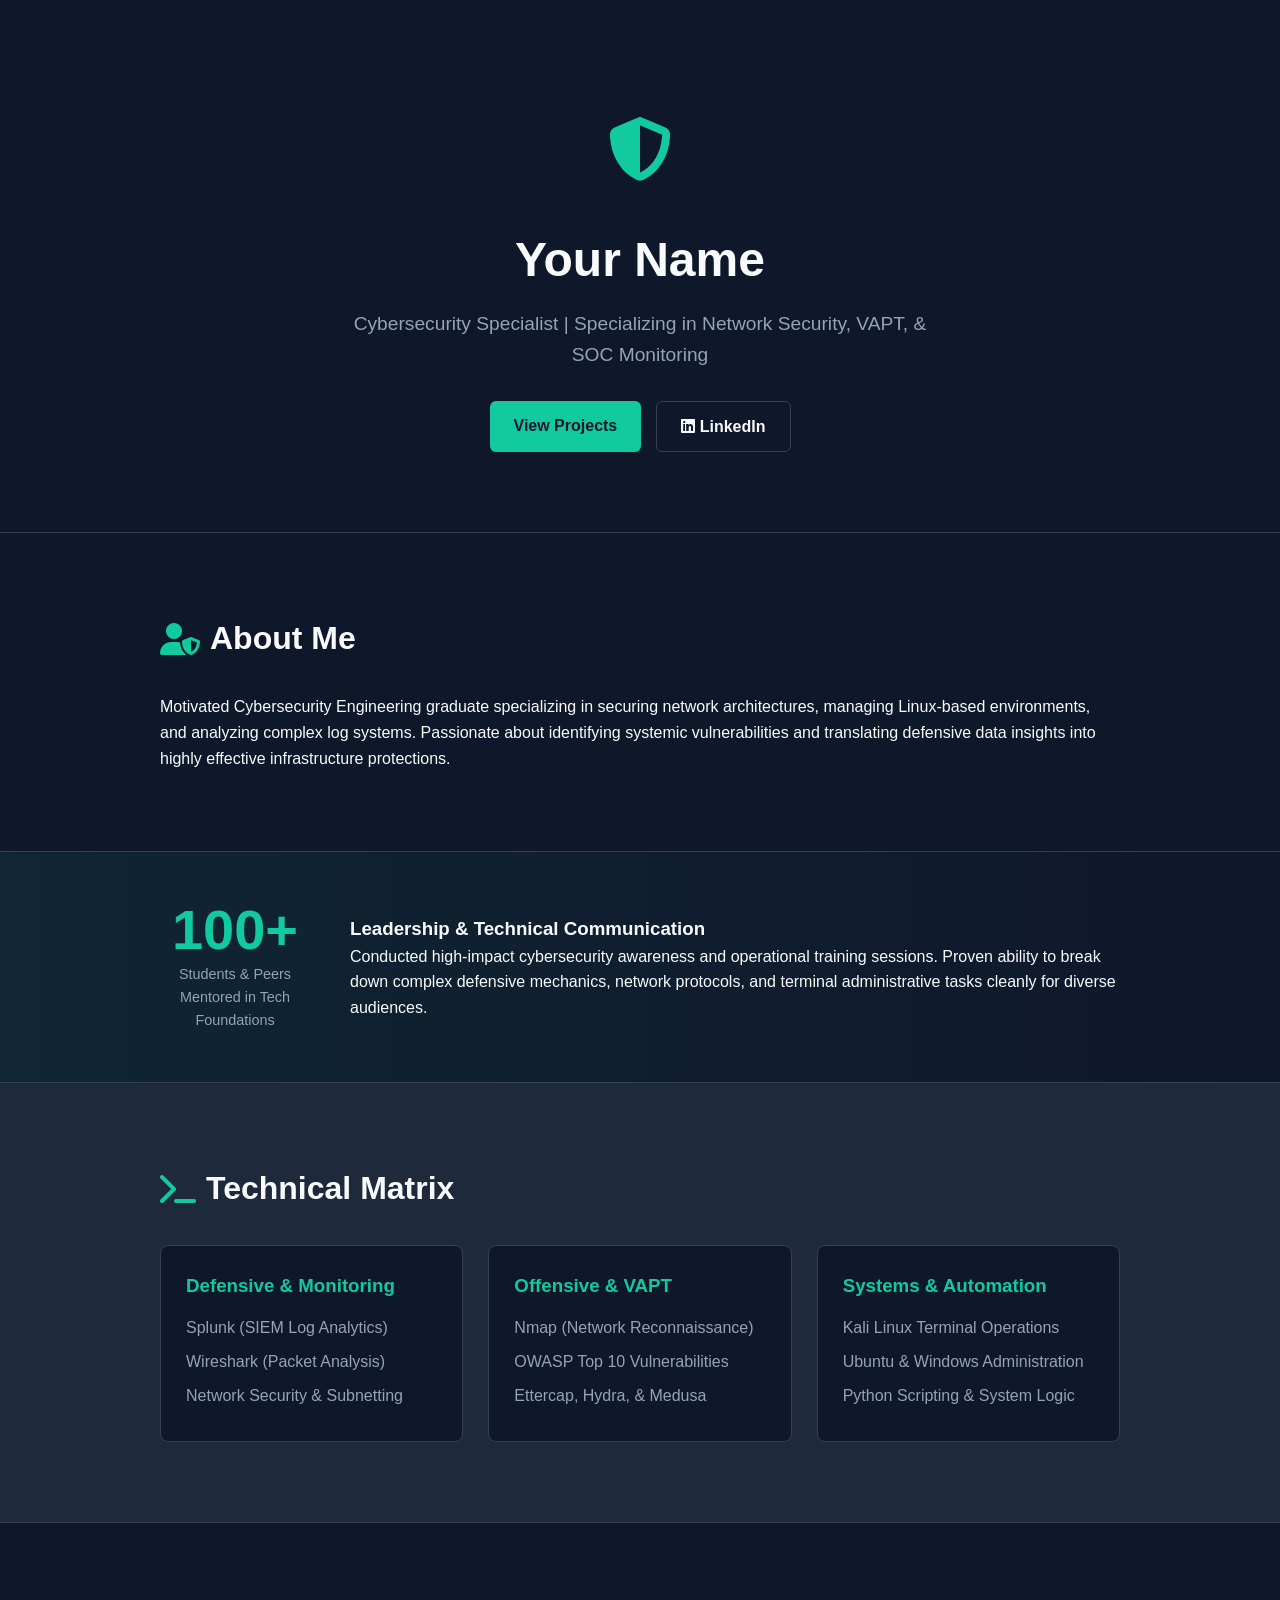
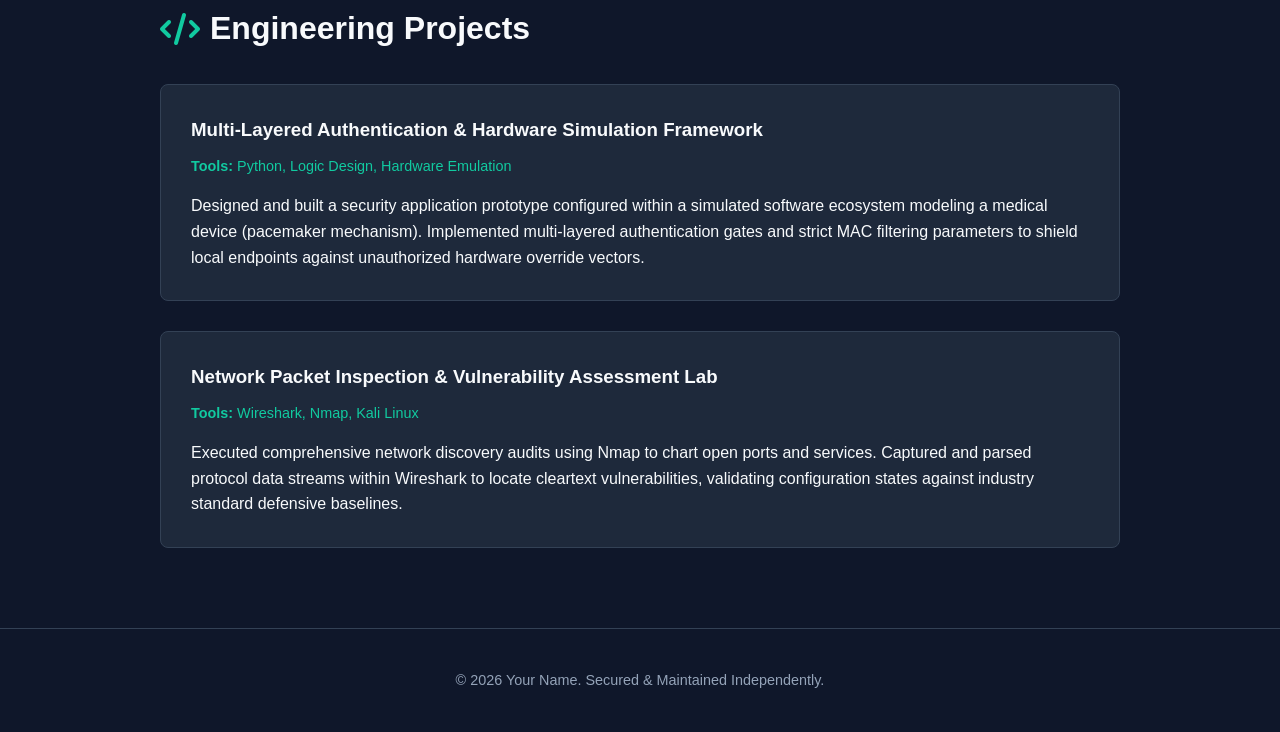
==== commit 2eb13209: "new portfolio updated" ====
--- a/index.html
+++ b/index.html
@@ -3,225 +3,108 @@
 <head>
     <meta charset="UTF-8">
     <meta name="viewport" content="width=device-width, initial-scale=1.0">
-    <title>Gulzar Begum | Cybersecurity Portfolio</title>
-    <link href='https://unpkg.com/boxicons@2.1.4/css/boxicons.min.css' rel='stylesheet'>
-    <style>
-        :root {
-            --primary-color: #00d4ff; /* Cyber Blue */
-            --bg-dark: #0a0b10;
-            --card-bg: #161b22;
-            --text-main: #e6edf3;
-            --accent: #00ff41; /* Matrix Green */
-        }
-
-        * { margin: 0; padding: 0; box-sizing: border-box; }
-
-        body {
-            font-family: 'Segoe UI', Tahoma, Geneva, Verdana, sans-serif;
-            background-color: var(--bg-dark);
-            color: var(--text-main);
-            line-height: 1.6;
-        }
-
-        /* Professional Navbar */
-        .navbar {
-            background: rgba(10, 11, 16, 0.95);
-            border-bottom: 1px solid #30363d;
-            position: fixed;
-            width: 100%;
-            z-index: 1000;
-            padding: 15px 0;
-        }
-
-        .container { max-width: 1100px; margin: auto; padding: 0 20px; }
-        
-        .nav-content { display: flex; justify-content: space-between; align-items: center; }
-        
-        .title { 
-            font-family: 'Courier New', Courier, monospace;
-            font-weight: bold; 
-            font-size: 1.5rem; 
-            color: var(--primary-color);
-            text-decoration: none;
-        }
-
-        .navbar ul { display: flex; list-style: none; }
-        .navbar ul li { margin-left: 25px; }
-        .navbar ul li a { 
-            color: var(--text-main); 
-            text-decoration: none; 
-            font-size: 0.9rem; 
-            text-transform: uppercase;
-            letter-spacing: 1px;
-        }
-        .navbar ul li a:hover { color: var(--primary-color); }
-
-        /* Hero Section - Terminal Style */
-        .hero {
-            padding: 150px 0 80px;
-            background: radial-gradient(circle at top, #1a1f2e 0%, #0a0b10 100%);
-            text-align: center;
-        }
-
-        .hero h1 { font-size: 3rem; margin-bottom: 10px; }
-        .hero .highlight { color: var(--primary-color); }
-        
-        .terminal-text {
-            font-family: 'Courier New', monospace;
-            background: #000;
-            padding: 10px 20px;
-            border-radius: 5px;
-            display: inline-block;
-            border: 1px solid #333;
-            color: var(--accent);
-            margin-bottom: 20px;
-        }
-
-        /* Skills Section */
-        .skills-grid {
-            display: grid;
-            grid-template-columns: repeat(auto-fit, minmax(150px, 1fr));
-            gap: 15px;
-            margin-top: 30px;
-        }
-
-        .skill-badge {
-            background: var(--card-bg);
-            border: 1px solid #30363d;
-            padding: 10px;
-            border-radius: 5px;
-            text-align: center;
-            font-size: 0.85rem;
-            transition: 0.3s;
-        }
-
-        .skill-badge:hover { border-color: var(--primary-color); transform: translateY(-3px); }
-
-        /* Projects */
-        .projects-section { padding: 80px 0; }
-        .project-card {
-            background: var(--card-bg);
-            border-radius: 8px;
-            overflow: hidden;
-            border: 1px solid #30363d;
-            transition: 0.3s;
-        }
-        .project-card:hover { border-color: var(--primary-color); }
-        .project-card img { width: 100%; height: 180px; object-fit: cover; }
-        .project-info { padding: 20px; }
-        .project-info h3 { color: var(--primary-color); margin-bottom: 10px; }
-
-        /* Slideshow for Certs */
-        .slideshow-container { position: relative; max-width: 600px; margin: 40px auto; border: 2px solid #30363d; border-radius: 8px;}
-        .mySlides img { width: 100%; border-radius: 8px; }
-
-        /* Footer */
-        footer { padding: 40px 0; text-align: center; border-top: 1px solid #30363d; margin-top: 50px; }
-        .social-icons a { font-size: 1.8rem; color: var(--text-main); margin: 0 15px; transition: 0.3s; }
-        .social-icons a:hover { color: var(--primary-color); }
-
-    </style>
+    <title>Your Name | Cybersecurity Specialist Portfolio</title>
+    <link rel="stylesheet" href="style.css">
+    <!-- FontAwesome for clean security icons -->
+    <link rel="stylesheet" href="https://cdnjs.cloudflare.com/ajax/libs/font-awesome/6.5.1/css/all.min.css">
 </head>
 <body>
 
-    <header class="navbar">
-        <div class="container nav-content">
-            <a href="#" class="title">GULZAR_BEGUM >_</a>
-            <nav>
-                <ul>
-                    <li><a href="#home">Home</a></li>
-                    <li><a href="#about">About</a></li>
-                    <li><a href="#skills">Toolbox</a></li>
-                    <li><a href="#projects">Projects</a></li>
-                    <li><a href="#connect">Contact</a></li>
-                </ul>
-            </nav>
+    <!-- HERO SECTION -->
+    <header class="hero">
+        <div class="container">
+            <div class="shield-icon"><i class="fa-solid fa-shield-halved"></i></div>
+            <h1>Your Name</h1>
+            <p class="tagline">Cybersecurity Specialist | Specializing in Network Security, VAPT, & SOC Monitoring</p>
+            <div class="cta-links">
+                <a href="#projects" class="btn primary">View Projects</a>
+                <a href="https://linkedin.com/in/your-profile" target="_blank" class="btn secondary"><i class="fa-brands fa-linkedin"></i> LinkedIn</a>
+            </div>
         </div>
     </header>
 
-    <section class="hero" id="home">
+    <!-- ABOUT SECTION -->
+    <section id="about" class="section">
         <div class="container">
-            <div class="terminal-text">C:\Users\Gulzar> status --active</div>
-            <h1>Aspiring <span class="highlight">SOC Analyst</span> & Security Researcher</h1>
-            <p style="max-width: 700px; margin: 20px auto; color: #8b949e;">
-                Specializing in Network Security, Endpoint Detection (Wazuh), and Threat Hunting. 
-                Dedicated to securing digital infrastructure through continuous monitoring and incident response.
-            </p>
-            <div style="margin-top: 30px;">
-                <a href="#connect" style="background: var(--primary-color); color: #000; padding: 12px 25px; text-decoration: none; border-radius: 5px; font-weight: bold;">SECURE CONNECTION</a>
+            <h2><i class="fa-solid fa-user-shield"></i> About Me</h2>
+            <p>Motivated Cybersecurity Engineering graduate specializing in securing network architectures, managing Linux-based environments, and analyzing complex log systems. Passionate about identifying systemic vulnerabilities and translating defensive data insights into highly effective infrastructure protections.</p>
+        </div>
+    </section>
+
+    <!-- IMPACT & MENTORSHIP BANNER -->
+    <section id="impact" class="metric-banner">
+        <div class="container">
+            <div class="metric-card">
+                <span class="number">100+</span>
+                <span class="label">Students & Peers Mentored in Tech Foundations</span>
+            </div>
+            <div class="metric-text">
+                <h3>Leadership & Technical Communication</h3>
+                <p>Conducted high-impact cybersecurity awareness and operational training sessions. Proven ability to break down complex defensive mechanics, network protocols, and terminal administrative tasks cleanly for diverse audiences.</p>
             </div>
         </div>
     </section>
 
-    <section class="container" id="skills">
-        <h2 style="text-align: center; margin-bottom: 30px;">Security Toolbox</h2>
-        <div class="skills-grid">
-            <div class="skill-badge">Wazuh (SIEM/EDR)</div>
-            <div class="skill-badge">Tshark / Tcpdump</div>
-            <div class="skill-badge">Nmap / Network Mapping</div>
-            <div class="skill-badge">Wireshark</div>
-            <div class="skill-badge">Nikto / Web Scanning</div>
-            <div class="skill-badge">Blockchain Security</div>
-            <div class="skill-badge">Linux Hardening</div>
-            <div class="skill-badge">IoT Security</div>
-        </div>
-    </section>
-
-    <section class="projects-section" id="projects">
+    <!-- SKILLS MATRIX -->
+    <section id="skills" class="section alt-bg">
         <div class="container">
-            <h2 style="margin-bottom: 40px;">Featured Security Projects</h2>
-            <div style="display: grid; grid-template-columns: repeat(auto-fit, minmax(300px, 1fr)); gap: 30px;">
-                <div class="project-card">
-                    <img src="todolist.png" alt="Project 1">
-                    <div class="project-info">
-                        <h3>Secure To-Do Application</h3>
-                        <p style="font-size: 0.9rem; color: #8b949e;">A task manager focused on data integrity and secure user input handling.</p>
-                    </div>
+            <h2><i class="fa-solid fa-terminal"></i> Technical Matrix</h2>
+            <div class="skills-grid">
+                <div class="skill-category">
+                    <h3>Defensive & Monitoring</h3>
+                    <ul>
+                        <li>Splunk (SIEM Log Analytics)</li>
+                        <li>Wireshark (Packet Analysis)</li>
+                        <li>Network Security & Subnetting</li>
+                    </ul>
                 </div>
-
-                <div class="project-card">
-                    <div style="height: 180px; background: #000; display: flex; align-items: center; justify-content: center; font-family: monospace;">[ THREAT_HUNT_LOG_01 ]</div>
-                    <div class="project-info">
-                        <h3>Wazuh SIEM Lab</h3>
-                        <p style="font-size: 0.9rem; color: #8b949e;">Deploying a SOC lab to monitor brute-force attacks and file integrity changes.</p>
-                    </div>
+                <div class="skill-category">
+                    <h3>Offensive & VAPT</h3>
+                    <ul>
+                        <li>Nmap (Network Reconnaissance)</li>
+                        <li>OWASP Top 10 Vulnerabilities</li>
+                        <li>Ettercap, Hydra, & Medusa</li>
+                    </ul>
+                </div>
+                <div class="skill-category">
+                    <h3>Systems & Automation</h3>
+                    <ul>
+                        <li>Kali Linux Terminal Operations</li>
+                        <li>Ubuntu & Windows Administration</li>
+                        <li>Python Scripting & System Logic</li>
+                    </ul>
                 </div>
             </div>
         </div>
     </section>
 
-    <section class="container" id="about">
-        <h2 style="margin-bottom: 20px;">Certifications</h2>
-        <div class="slideshow-container">
-            <div class="mySlides"><img src="NLcerf.png"></div>
-            <div class="mySlides"><img src="Mongodbcerf.png"></div>
-            <div class="mySlides"><img src="DScerf.png"></div>
+    <!-- PROJECTS SECTION -->
+    <section id="projects" class="section">
+        <div class="container">
+            <h2><i class="fa-solid fa-code"></i> Engineering Projects</h2>
+            <div class="projects-list">
+                
+                <div class="project-card">
+                    <h3>Multi-Layered Authentication & Hardware Simulation Framework</h3>
+                    <p class="project-meta"><strong>Tools:</strong> Python, Logic Design, Hardware Emulation</p>
+                    <p>Designed and built a security application prototype configured within a simulated software ecosystem modeling a medical device (pacemaker mechanism). Implemented multi-layered authentication gates and strict MAC filtering parameters to shield local endpoints against unauthorized hardware override vectors.</p>
+                </div>
+
+                <div class="project-card">
+                    <h3>Network Packet Inspection & Vulnerability Assessment Lab</h3>
+                    <p class="project-meta"><strong>Tools:</strong> Wireshark, Nmap, Kali Linux</p>
+                    <p>Executed comprehensive network discovery audits using Nmap to chart open ports and services. Captured and parsed protocol data streams within Wireshark to locate cleartext vulnerabilities, validating configuration states against industry standard defensive baselines.</p>
+                </div>
+
+            </div>
         </div>
     </section>
 
-    <footer id="connect">
+    <footer>
         <div class="container">
-            <h2 style="margin-bottom: 20px;">Establish Connection</h2>
-            <div class="social-icons">
-                <a href="https://t.me/Gul1234567zar"><i class='bx bxl-telegram'></i></a>
-                <a href="https://medium.com/@gul19790205"><i class='bx bxl-medium'></i></a>
-                <a href="https://www.linkedin.com/in/gulzar-begum-36b638255/"><i class='bx bxl-linkedin'></i></a>
-            </div>
-            <p style="margin-top: 30px; color: #8b949e;">&copy; 2024 | System.out.println("Gulzar Begum");</p>
+            <p>&copy; 2026 Your Name. Secured & Maintained Independently.</p>
         </div>
     </footer>
 
-    <script>
-        let slideIndex = 0;
-        showSlides();
-        function showSlides() {
-            let slides = document.getElementsByClassName("mySlides");
-            for (let i = 0; i < slides.length; i++) { slides[i].style.display = "none"; }
-            slideIndex++;
-            if (slideIndex > slides.length) {slideIndex = 1}
-            slides[slideIndex-1].style.display = "block";
-            setTimeout(showSlides, 3000);
-        }
-    </script>
 </body>
-</html>
+</html>
--- a/style.css
+++ b/style.css
@@ -0,0 +1,203 @@
+:root {
+    --bg-main: #0f172a;
+    --bg-alt: #1e293b;
+    --accent-color: #11caa0;
+    --text-main: #f8fafc;
+    --text-muted: #94a3b8;
+    --border-color: #334155;
+}
+
+* {
+    box-sizing: border-box;
+    margin: 0;
+    padding: 0;
+}
+
+body {
+    background-color: var(--bg-main);
+    color: var(--text-main);
+    font-family: -apple-system, BlinkMacSystemFont, "Segoe UI", Roboto, Helvetica, Arial, sans-serif;
+    line-height: 1.6;
+}
+
+.container {
+    max-width: 1000px;
+    margin: 0 auto;
+    padding: 0 20px;
+}
+
+/* HERO */
+.hero {
+    padding: 100px 0 80px;
+    text-align: center;
+    border-bottom: 1px solid var(--border-color);
+}
+
+.shield-icon {
+    font-size: 4rem;
+    color: var(--accent-color);
+    margin-bottom: 20px;
+}
+
+h1 {
+    font-size: 3rem;
+    margin-bottom: 10px;
+}
+
+.tagline {
+    font-size: 1.2rem;
+    color: var(--text-muted);
+    max-width: 600px;
+    margin: 0 auto 30px;
+}
+
+.cta-links {
+    display: flex;
+    justify-content: center;
+    gap: 15px;
+}
+
+.btn {
+    padding: 12px 24px;
+    border-radius: 6px;
+    text-decoration: none;
+    font-weight: 600;
+    transition: background 0.2s;
+}
+
+.btn.primary {
+    background-color: var(--accent-color);
+    color: var(--bg-main);
+}
+
+.btn.secondary {
+    border: 1px solid var(--border-color);
+    color: var(--text-main);
+}
+
+.btn:hover {
+    opacity: 0.9;
+}
+
+/* SECTIONS */
+.section {
+    padding: 80px 0;
+    border-bottom: 1px solid var(--border-color);
+}
+
+.alt-bg {
+    background-color: var(--bg-alt);
+}
+
+h2 {
+    font-size: 2rem;
+    margin-bottom: 30px;
+    display: flex;
+    align-items: center;
+    gap: 10px;
+}
+
+h2 i {
+    color: var(--accent-color);
+}
+
+/* METRIC BANNER */
+.metric-banner {
+    background: linear-gradient(90deg, #11caa015, transparent);
+    padding: 50px 0;
+    border-bottom: 1px solid var(--border-color);
+}
+
+.metric-banner .container {
+    display: flex;
+    align-items: center;
+    gap: 40px;
+}
+
+.metric-card {
+    display: flex;
+    flex-direction: column;
+    align-items: center;
+    text-align: center;
+}
+
+.metric-card .number {
+    font-size: 3.5rem;
+    font-weight: 700;
+    color: var(--accent-color);
+    line-height: 1;
+}
+
+.metric-card .label {
+    font-size: 0.9rem;
+    color: var(--text-muted);
+    margin-top: 5px;
+    width: 150px;
+}
+
+/* SKILLS MATRIX */
+.skills-grid {
+    display: grid;
+    grid-template-columns: repeat(auto-fit, minmax(280px, 1fr));
+    gap: 25px;
+}
+
+.skill-category {
+    background-color: var(--bg-main);
+    padding: 25px;
+    border-radius: 8px;
+    border: 1px solid var(--border-color);
+}
+
+.skill-category h3 {
+    margin-bottom: 15px;
+    color: var(--accent-color);
+}
+
+.skill-category ul {
+    list-style-type: none;
+}
+
+.skill-category li {
+    margin-bottom: 8px;
+    color: var(--text-muted);
+}
+
+/* PROJECT CARDS */
+.projects-list {
+    display: flex;
+    flex-direction: column;
+    gap: 30px;
+}
+
+.project-card {
+    background-color: var(--bg-alt);
+    padding: 30px;
+    border-radius: 8px;
+    border: 1px solid var(--border-color);
+}
+
+.project-card h3 {
+    margin-bottom: 10px;
+}
+
+.project-meta {
+    font-size: 0.9rem;
+    color: var(--accent-color);
+    margin-bottom: 15px;
+}
+
+footer {
+    padding: 40px 0;
+    text-align: center;
+    font-size: 0.9rem;
+    color: var(--text-muted);
+}
+
+/* RESPONSIVE DESIGN */
+@media (max-width: 768px) {
+    .metric-banner .container {
+        flex-direction: column;
+        text-align: center;
+    }
+}
